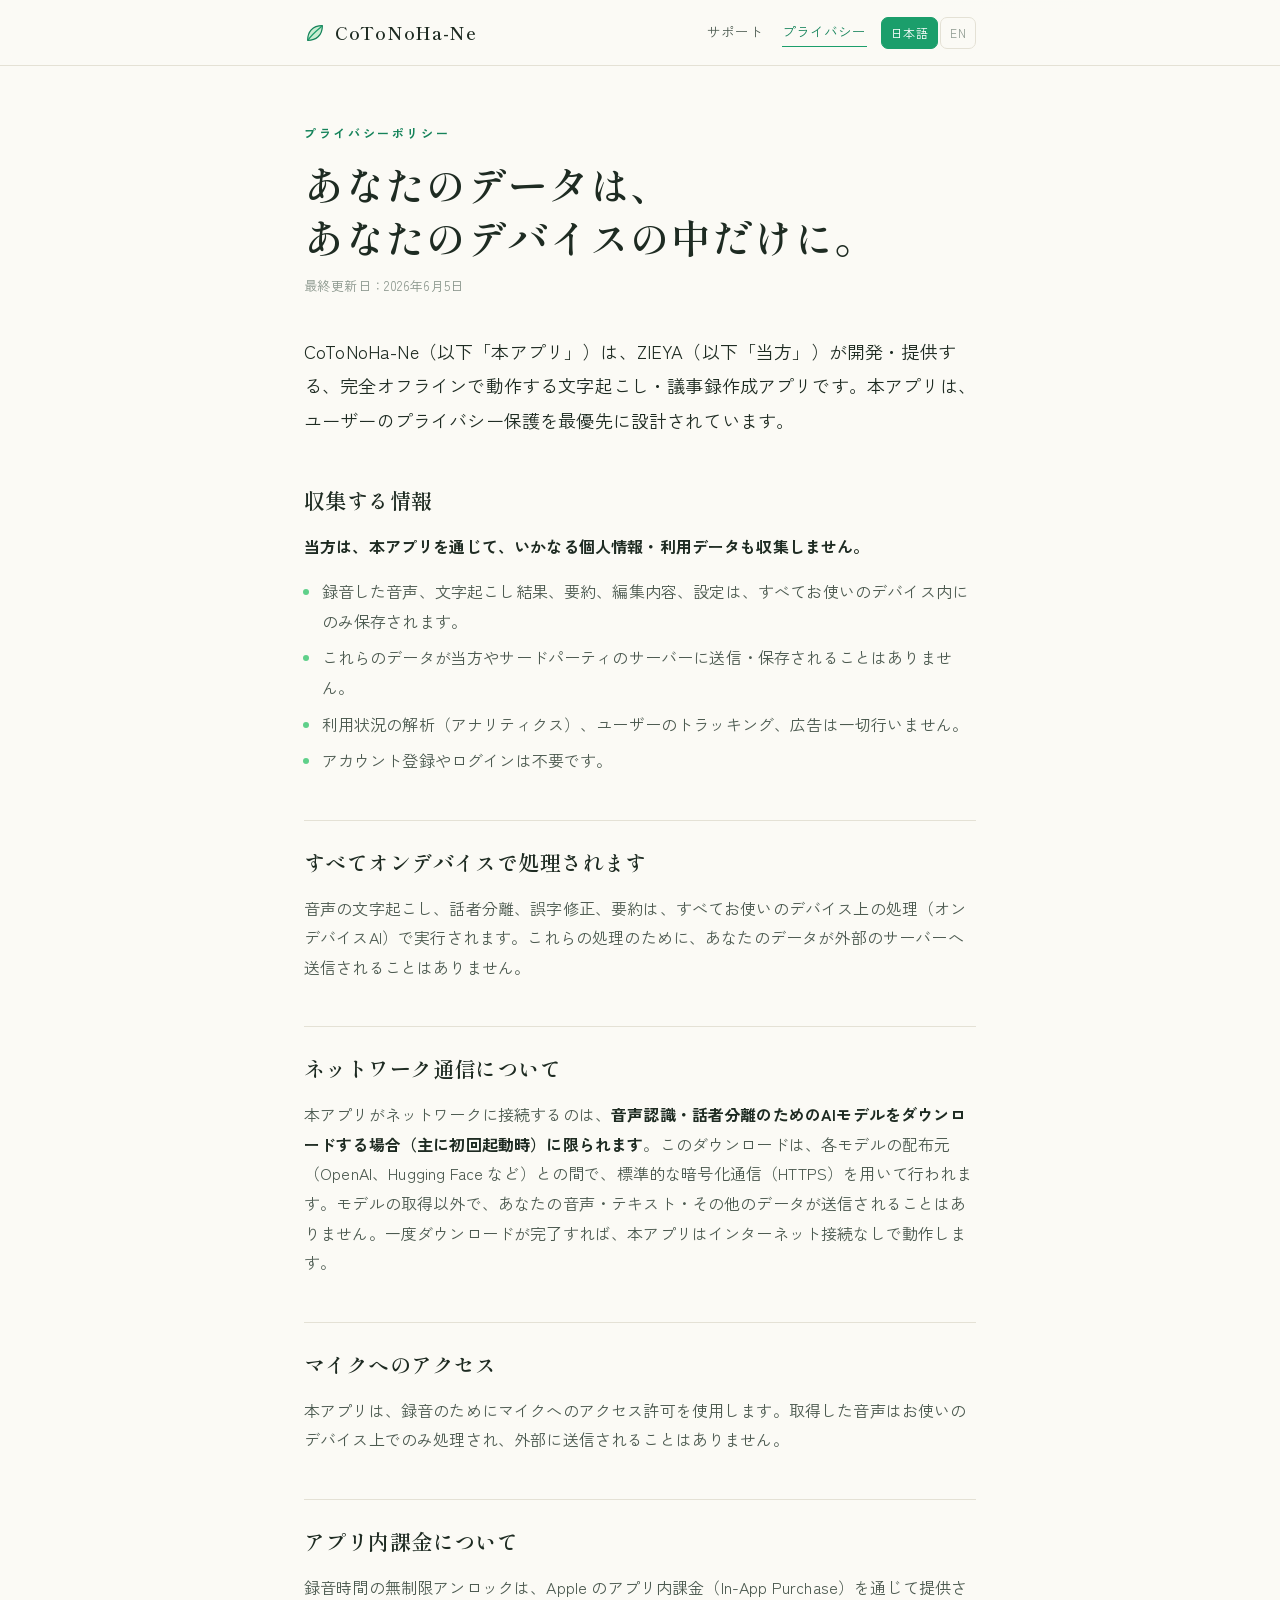
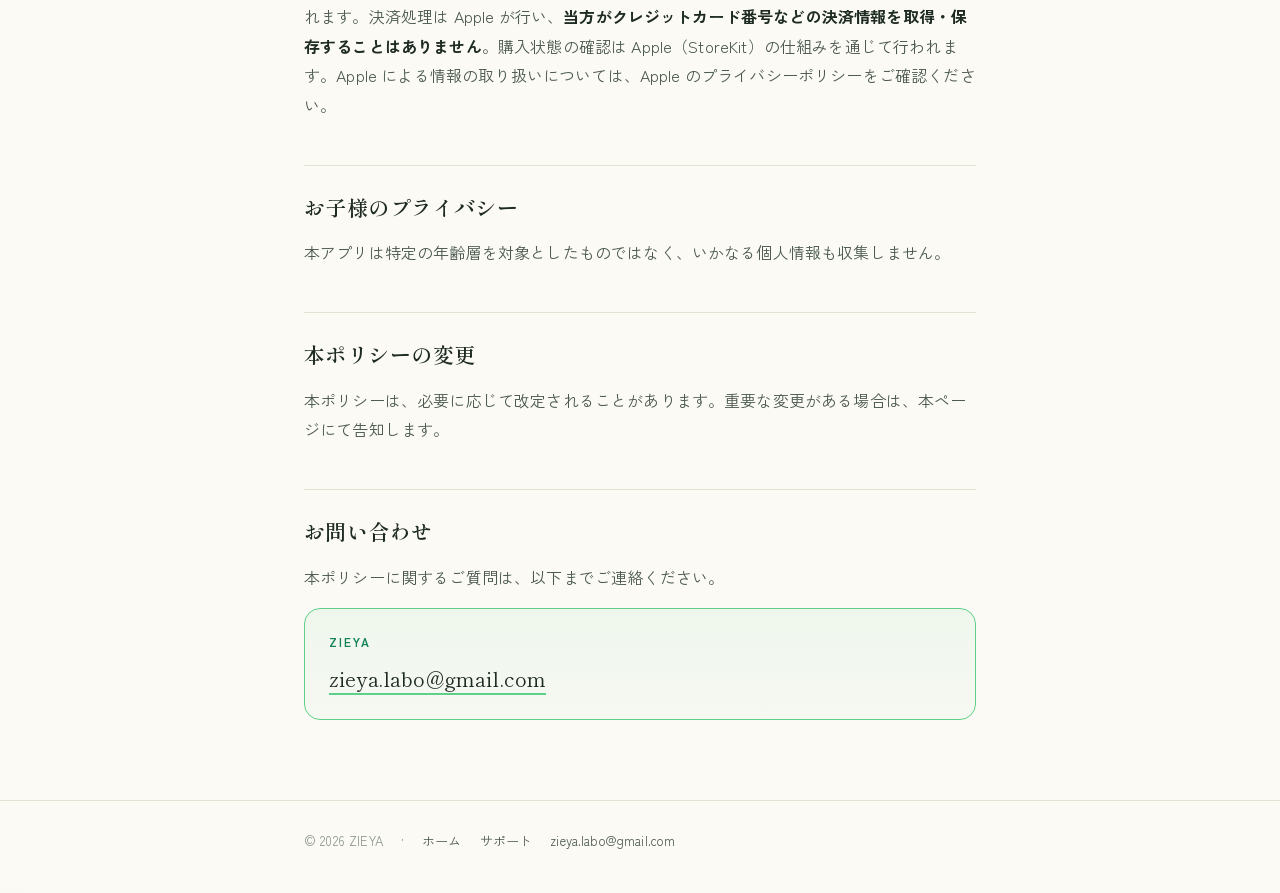
==== privacy.html @ 5cd6e12e "Add files via upload" ====
<!DOCTYPE html>
<html lang="ja" data-lang="ja">
<head>
<meta charset="UTF-8">
<meta name="viewport" content="width=device-width, initial-scale=1.0">
<title>プライバシーポリシー · CoToNoHa-Ne</title>
<meta name="description" content="CoToNoHa-Ne のプライバシーポリシー。データを一切収集しない完全オフライン設計です。">
<link rel="preconnect" href="https://fonts.googleapis.com">
<link rel="preconnect" href="https://fonts.gstatic.com" crossorigin>
<link href="https://fonts.googleapis.com/css2?family=Shippori+Mincho:wght@500;600;700&family=Zen+Kaku+Gothic+New:wght@400;500;700&display=swap" rel="stylesheet">
<link rel="stylesheet" href="style.css">
</head>
<body>

<header class="site">
  <div class="bar">
    <a class="brand" href="index.html">
      <svg class="leaf" viewBox="0 0 24 24" fill="none" xmlns="http://www.w3.org/2000/svg" aria-hidden="true">
        <path d="M20 4C9 4 4 11 4 20c9 0 16-5 16-16Z" fill="#5FD08A" opacity="0.32"/>
        <path d="M20 4C9 4 4 11 4 20c9 0 16-5 16-16Z" stroke="#15835A" stroke-width="1.4" stroke-linejoin="round"/>
        <path d="M19 5C13 10 8 14 5 19" stroke="#1B9E6B" stroke-width="1.4" stroke-linecap="round"/>
      </svg>
      <span class="nm">CoToNoHa-Ne</span>
    </a>
    <span class="spacer"></span>
    <nav class="links">
      <a href="support.html"><span class="ja">サポート</span><span class="en">Support</span></a>
      <a href="privacy.html" class="current"><span class="ja">プライバシー</span><span class="en">Privacy</span></a>
    </nav>
    <div class="lang-toggle">
      <button data-lang-btn="ja" onclick="setLang('ja')">日本語</button>
      <button data-lang-btn="en" onclick="setLang('en')">EN</button>
    </div>
  </div>
</header>

<main>
  <div class="wrap">

    <!-- ===================== 日本語 ===================== -->
    <div class="ja">
      <p class="eyebrow">プライバシーポリシー</p>
      <h1>あなたのデータは、<br>あなたのデバイスの中だけに。</h1>
      <p class="updated">最終更新日：2026年6月5日</p>

      <p class="lead">CoToNoHa-Ne（以下「本アプリ」）は、ZIEYA（以下「当方」）が開発・提供する、完全オフラインで動作する文字起こし・議事録作成アプリです。本アプリは、ユーザーのプライバシー保護を最優先に設計されています。</p>

      <h2>収集する情報</h2>
      <p><strong>当方は、本アプリを通じて、いかなる個人情報・利用データも収集しません。</strong></p>
      <ul>
        <li>録音した音声、文字起こし結果、要約、編集内容、設定は、すべてお使いのデバイス内にのみ保存されます。</li>
        <li>これらのデータが当方やサードパーティのサーバーに送信・保存されることはありません。</li>
        <li>利用状況の解析（アナリティクス）、ユーザーのトラッキング、広告は一切行いません。</li>
        <li>アカウント登録やログインは不要です。</li>
      </ul>

      <h2>すべてオンデバイスで処理されます</h2>
      <p>音声の文字起こし、話者分離、誤字修正、要約は、すべてお使いのデバイス上の処理（オンデバイスAI）で実行されます。これらの処理のために、あなたのデータが外部のサーバーへ送信されることはありません。</p>

      <h2>ネットワーク通信について</h2>
      <p>本アプリがネットワークに接続するのは、<strong>音声認識・話者分離のためのAIモデルをダウンロードする場合（主に初回起動時）に限られます</strong>。このダウンロードは、各モデルの配布元（OpenAI、Hugging Face など）との間で、標準的な暗号化通信（HTTPS）を用いて行われます。モデルの取得以外で、あなたの音声・テキスト・その他のデータが送信されることはありません。一度ダウンロードが完了すれば、本アプリはインターネット接続なしで動作します。</p>

      <h2>マイクへのアクセス</h2>
      <p>本アプリは、録音のためにマイクへのアクセス許可を使用します。取得した音声はお使いのデバイス上でのみ処理され、外部に送信されることはありません。</p>

      <h2>アプリ内課金について</h2>
      <p>録音時間の無制限アンロックは、Apple のアプリ内課金（In-App Purchase）を通じて提供されます。決済処理は Apple が行い、<strong>当方がクレジットカード番号などの決済情報を取得・保存することはありません</strong>。購入状態の確認は Apple（StoreKit）の仕組みを通じて行われます。Apple による情報の取り扱いについては、Apple のプライバシーポリシーをご確認ください。</p>

      <h2>お子様のプライバシー</h2>
      <p>本アプリは特定の年齢層を対象としたものではなく、いかなる個人情報も収集しません。</p>

      <h2>本ポリシーの変更</h2>
      <p>本ポリシーは、必要に応じて改定されることがあります。重要な変更がある場合は、本ページにて告知します。</p>

      <h2>お問い合わせ</h2>
      <p>本ポリシーに関するご質問は、以下までご連絡ください。</p>
      <div class="contact">
        <p class="label">ZIEYA</p>
        <a class="mail" href="mailto:zieya.labo@gmail.com">zieya.labo@gmail.com</a>
      </div>
    </div>

    <!-- ===================== English ===================== -->
    <div class="en">
      <p class="eyebrow">Privacy Policy</p>
      <h1>Your data stays<br>on your device.</h1>
      <p class="updated">Last updated: June 5, 2026</p>

      <p class="lead">CoToNoHa-Ne (the “App”) is a fully offline transcription and meeting-notes app developed and provided by ZIEYA (“we”). The App is designed with your privacy as the top priority.</p>

      <h2>Information We Collect</h2>
      <p><strong>We do not collect any personal information or usage data through the App.</strong></p>
      <ul>
        <li>Your recordings, transcripts, summaries, edits, and settings are stored only on your device.</li>
        <li>This data is never transmitted to or stored on our servers or any third-party servers.</li>
        <li>We do not use any analytics, user tracking, or advertising.</li>
        <li>No account or sign-in is required.</li>
      </ul>

      <h2>Everything Is Processed On-Device</h2>
      <p>Transcription, speaker separation, text correction, and summarization are all performed on your device (on-device AI). Your data is never sent to an external server for this processing.</p>

      <h2>Network Communication</h2>
      <p>The App connects to the network <strong>only to download the AI models used for speech recognition and speaker separation (primarily on first launch)</strong>. These downloads use standard encrypted connections (HTTPS) with the model providers (such as OpenAI and Hugging Face). Apart from retrieving these models, none of your audio, text, or other data is transmitted. Once the download is complete, the App works without any internet connection.</p>

      <h2>Microphone Access</h2>
      <p>The App uses microphone access to make recordings. Captured audio is processed only on your device and is never transmitted externally.</p>

      <h2>In-App Purchases</h2>
      <p>Unlimited recording time is offered through Apple’s In-App Purchase. Payments are processed by Apple, and <strong>we never receive or store your payment information, such as credit card numbers</strong>. Purchase status is verified through Apple’s StoreKit. Please refer to Apple’s privacy policy for how Apple handles your information.</p>

      <h2>Children’s Privacy</h2>
      <p>The App is not directed at any specific age group and does not collect any personal information.</p>

      <h2>Changes to This Policy</h2>
      <p>We may update this policy as needed. If we make significant changes, we will announce them on this page.</p>

      <h2>Contact</h2>
      <p>If you have any questions about this policy, please contact us.</p>
      <div class="contact">
        <p class="label">ZIEYA</p>
        <a class="mail" href="mailto:zieya.labo@gmail.com">zieya.labo@gmail.com</a>
      </div>
    </div>

  </div>
</main>

<footer class="site">
  <div class="wrap">
    <span>© 2026 ZIEYA</span>
    <span>·</span>
    <a href="index.html"><span class="ja">ホーム</span><span class="en">Home</span></a>
    <a href="support.html"><span class="ja">サポート</span><span class="en">Support</span></a>
    <a href="mailto:zieya.labo@gmail.com">zieya.labo@gmail.com</a>
  </div>
</footer>

<script src="lang.js"></script>
</body>
</html>
---- style.css ----
/* ============================================================
   CoToNoHa-Ne — site styles
   落ち着いた和の editorial / 緑（葉）テーマ
   ============================================================ */

:root {
  --paper:      #FBFAF5;
  --paper-2:    #F4F2E9;
  --ink:        #1E2B22;
  --ink-soft:   #4C5A50;
  --ink-faint:  #8A968C;
  --green:      #1B9E6B;
  --green-deep: #15835A;
  --green-leaf: #5FD08A;
  --line:       #E4E1D5;
  --maxw:       720px;
}

* { box-sizing: border-box; }

html { -webkit-text-size-adjust: 100%; }

body {
  margin: 0;
  background:
    radial-gradient(1200px 500px at 80% -10%, rgba(95,208,138,.10), transparent 60%),
    radial-gradient(900px 500px at -10% 110%, rgba(27,158,107,.07), transparent 55%),
    var(--paper);
  color: var(--ink);
  font-family: "Zen Kaku Gothic New", -apple-system, BlinkMacSystemFont, "Hiragino Sans", "Noto Sans JP", sans-serif;
  font-size: 16px;
  line-height: 1.85;
  letter-spacing: .01em;
  min-height: 100vh;
  -webkit-font-smoothing: antialiased;
}

/* 言語切り替え */
[data-lang="ja"] .en { display: none; }
[data-lang="en"] .ja { display: none; }

.wrap {
  max-width: var(--maxw);
  margin: 0 auto;
  padding: 0 24px;
}

/* ---------- ヘッダー ---------- */
header.site {
  border-bottom: 1px solid var(--line);
  background: rgba(251,250,245,.72);
  backdrop-filter: saturate(140%) blur(8px);
  position: sticky;
  top: 0;
  z-index: 10;
}
.bar {
  max-width: var(--maxw);
  margin: 0 auto;
  padding: 16px 24px;
  display: flex;
  align-items: center;
  gap: 14px;
}
.brand {
  display: flex;
  align-items: center;
  gap: 9px;
  text-decoration: none;
  color: var(--ink);
  font-weight: 600;
}
.brand .leaf { width: 22px; height: 22px; flex: 0 0 22px; }
.brand .nm {
  font-family: "Shippori Mincho", serif;
  font-size: 18px;
  letter-spacing: .04em;
}
.spacer { flex: 1; }
nav.links { display: flex; gap: 18px; align-items: center; }
nav.links a {
  color: var(--ink-soft);
  text-decoration: none;
  font-size: 13.5px;
  padding-bottom: 2px;
  border-bottom: 1.5px solid transparent;
  transition: color .18s, border-color .18s;
}
nav.links a:hover { color: var(--green-deep); border-color: var(--green-leaf); }
nav.links a.current { color: var(--green-deep); border-color: var(--green); }

.lang-toggle { display: flex; gap: 2px; }
.lang-toggle button {
  font: inherit;
  font-size: 12px;
  letter-spacing: .04em;
  padding: 4px 9px;
  border: 1px solid var(--line);
  background: transparent;
  color: var(--ink-faint);
  cursor: pointer;
  border-radius: 7px;
  transition: all .15s;
}
.lang-toggle button.active {
  background: var(--green);
  border-color: var(--green);
  color: #fff;
}

/* ---------- 本文 ---------- */
main { padding: 56px 0 40px; }

.eyebrow {
  font-size: 12px;
  letter-spacing: .22em;
  text-transform: uppercase;
  color: var(--green-deep);
  font-weight: 600;
  margin: 0 0 14px;
}

h1 {
  font-family: "Shippori Mincho", serif;
  font-weight: 600;
  font-size: clamp(28px, 5vw, 40px);
  line-height: 1.32;
  letter-spacing: .02em;
  margin: 0 0 10px;
}
h2 {
  font-family: "Shippori Mincho", serif;
  font-weight: 600;
  font-size: 21px;
  letter-spacing: .02em;
  margin: 44px 0 12px;
  padding-top: 22px;
  border-top: 1px solid var(--line);
}
h2:first-of-type { border-top: 0; padding-top: 0; }

.updated {
  color: var(--ink-faint);
  font-size: 13px;
  letter-spacing: .03em;
  margin: 0 0 36px;
}

p { margin: 0 0 16px; color: var(--ink-soft); }
strong { color: var(--ink); font-weight: 600; }

ul { margin: 0 0 16px; padding-left: 1.1em; color: var(--ink-soft); }
li { margin-bottom: 7px; }
li::marker { color: var(--green-leaf); }

a.inline { color: var(--green-deep); text-decoration: none; border-bottom: 1px solid var(--green-leaf); }
a.inline:hover { background: rgba(95,208,138,.14); }

/* リード文 */
.lead {
  font-size: 18px;
  line-height: 1.9;
  color: var(--ink);
}

/* FAQ / カード */
.faq { margin: 8px 0 0; }
.qa {
  border: 1px solid var(--line);
  background: rgba(255,255,255,.55);
  border-radius: 14px;
  padding: 18px 20px;
  margin-bottom: 12px;
}
.qa .q {
  font-weight: 600;
  color: var(--ink);
  margin: 0 0 6px;
  display: flex;
  gap: 9px;
}
.qa .q::before {
  content: "Q";
  font-family: "Shippori Mincho", serif;
  color: var(--green);
  font-weight: 700;
}
.qa .a { margin: 0; color: var(--ink-soft); }

/* 連絡先ボックス */
.contact {
  margin-top: 14px;
  border: 1px solid var(--green-leaf);
  background: linear-gradient(180deg, rgba(95,208,138,.08), rgba(95,208,138,.03));
  border-radius: 16px;
  padding: 22px 24px;
}
.contact .label {
  font-size: 12px;
  letter-spacing: .16em;
  text-transform: uppercase;
  color: var(--green-deep);
  font-weight: 600;
  margin: 0 0 6px;
}
.contact a.mail {
  font-family: "Shippori Mincho", serif;
  font-size: 20px;
  color: var(--ink);
  text-decoration: none;
  border-bottom: 2px solid var(--green-leaf);
}
.contact a.mail:hover { color: var(--green-deep); }

/* ホームの大きなナビ */
.tiles { display: grid; gap: 16px; margin-top: 28px; }
@media (min-width: 560px){ .tiles { grid-template-columns: 1fr 1fr; } }
.tile {
  display: block;
  text-decoration: none;
  color: var(--ink);
  border: 1px solid var(--line);
  background: rgba(255,255,255,.6);
  border-radius: 16px;
  padding: 22px 22px 20px;
  transition: transform .18s, border-color .18s, box-shadow .18s;
}
.tile:hover {
  transform: translateY(-3px);
  border-color: var(--green-leaf);
  box-shadow: 0 10px 30px rgba(21,131,90,.10);
}
.tile .t {
  font-family: "Shippori Mincho", serif;
  font-size: 18px;
  margin: 0 0 6px;
}
.tile .d { font-size: 13.5px; color: var(--ink-soft); margin: 0; }
.tile .arrow { color: var(--green); margin-top: 12px; font-size: 14px; }

/* ---------- フッター ---------- */
footer.site {
  border-top: 1px solid var(--line);
  margin-top: 40px;
  padding: 28px 0 40px;
}
footer.site .wrap {
  display: flex;
  flex-wrap: wrap;
  gap: 8px 18px;
  align-items: center;
  color: var(--ink-faint);
  font-size: 13px;
}
footer.site a { color: var(--ink-soft); text-decoration: none; }
footer.site a:hover { color: var(--green-deep); }

/* 登場アニメ（控えめ） */
.fade { opacity: 0; transform: translateY(8px); animation: rise .7s ease forwards; }
.fade.d1 { animation-delay: .05s; }
.fade.d2 { animation-delay: .12s; }
.fade.d3 { animation-delay: .19s; }
@keyframes rise { to { opacity: 1; transform: none; } }
@media (prefers-reduced-motion: reduce){ .fade { animation: none; opacity: 1; transform: none; } }
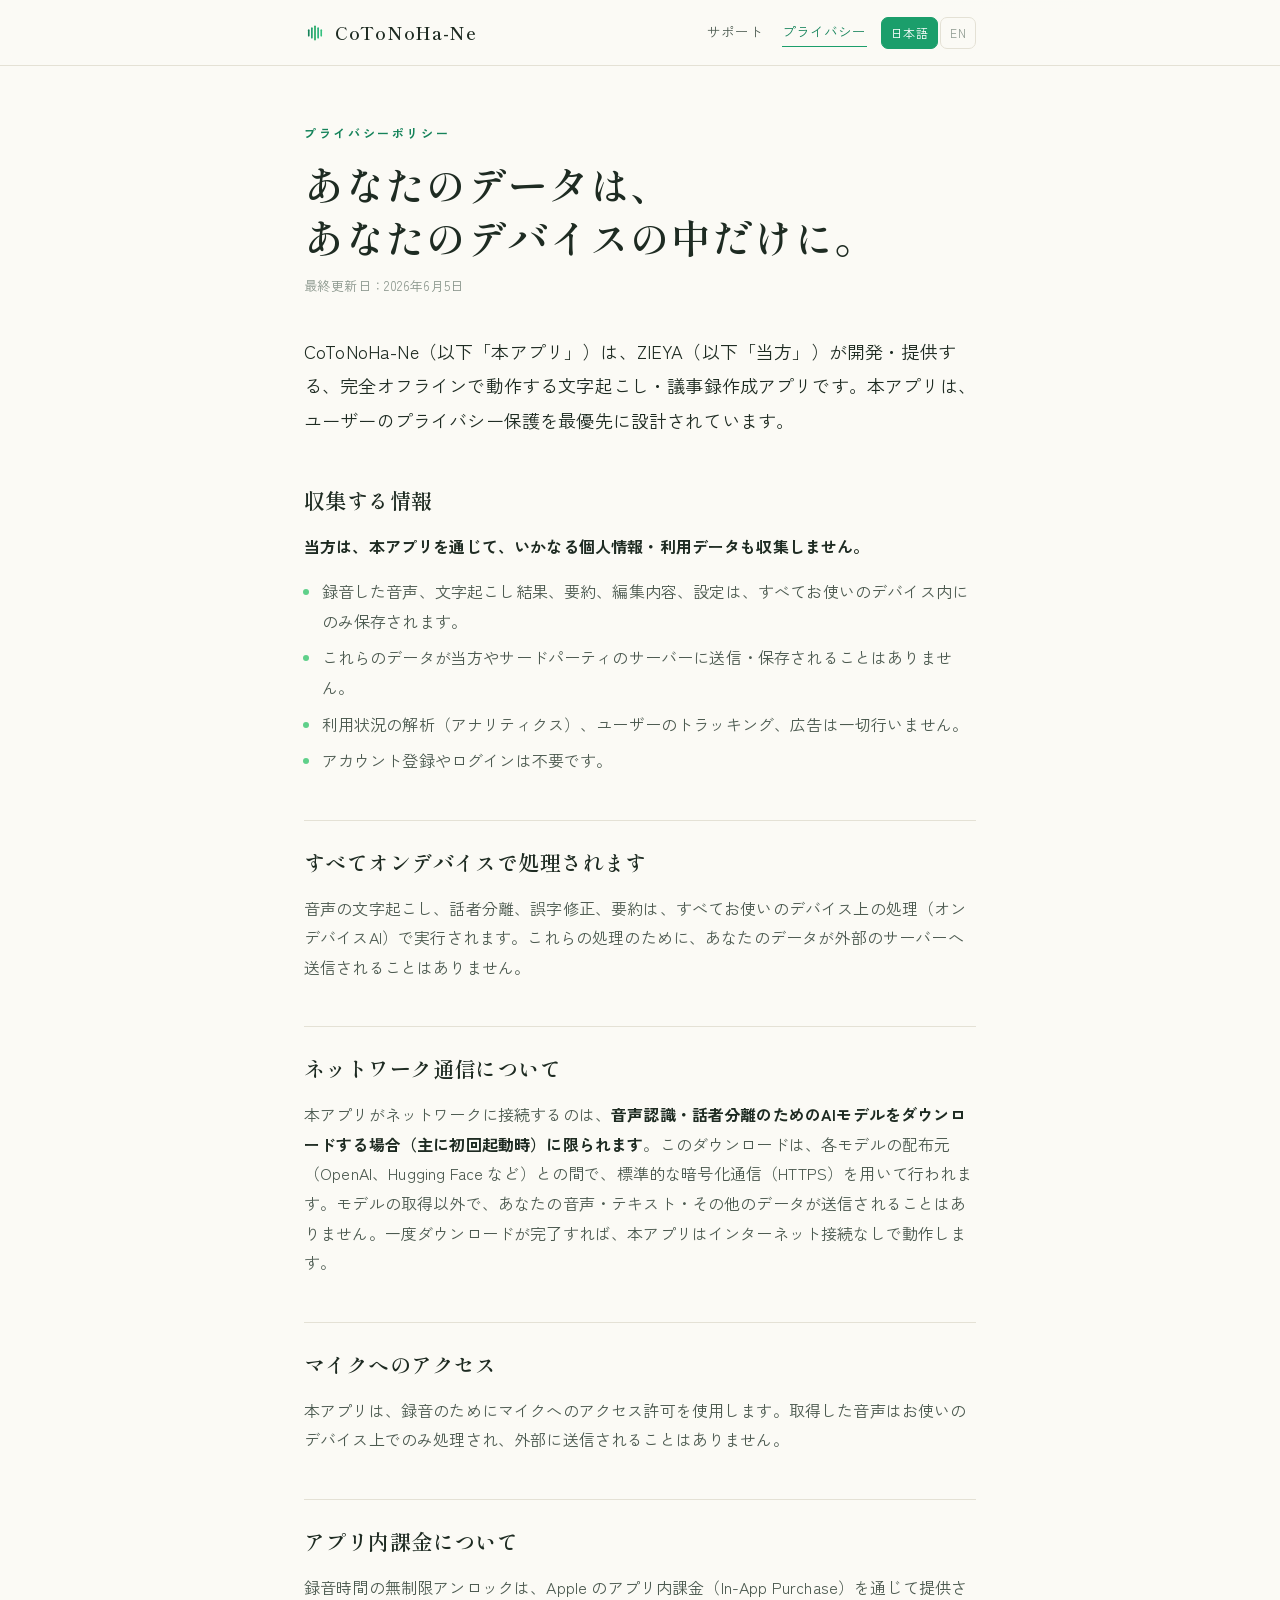
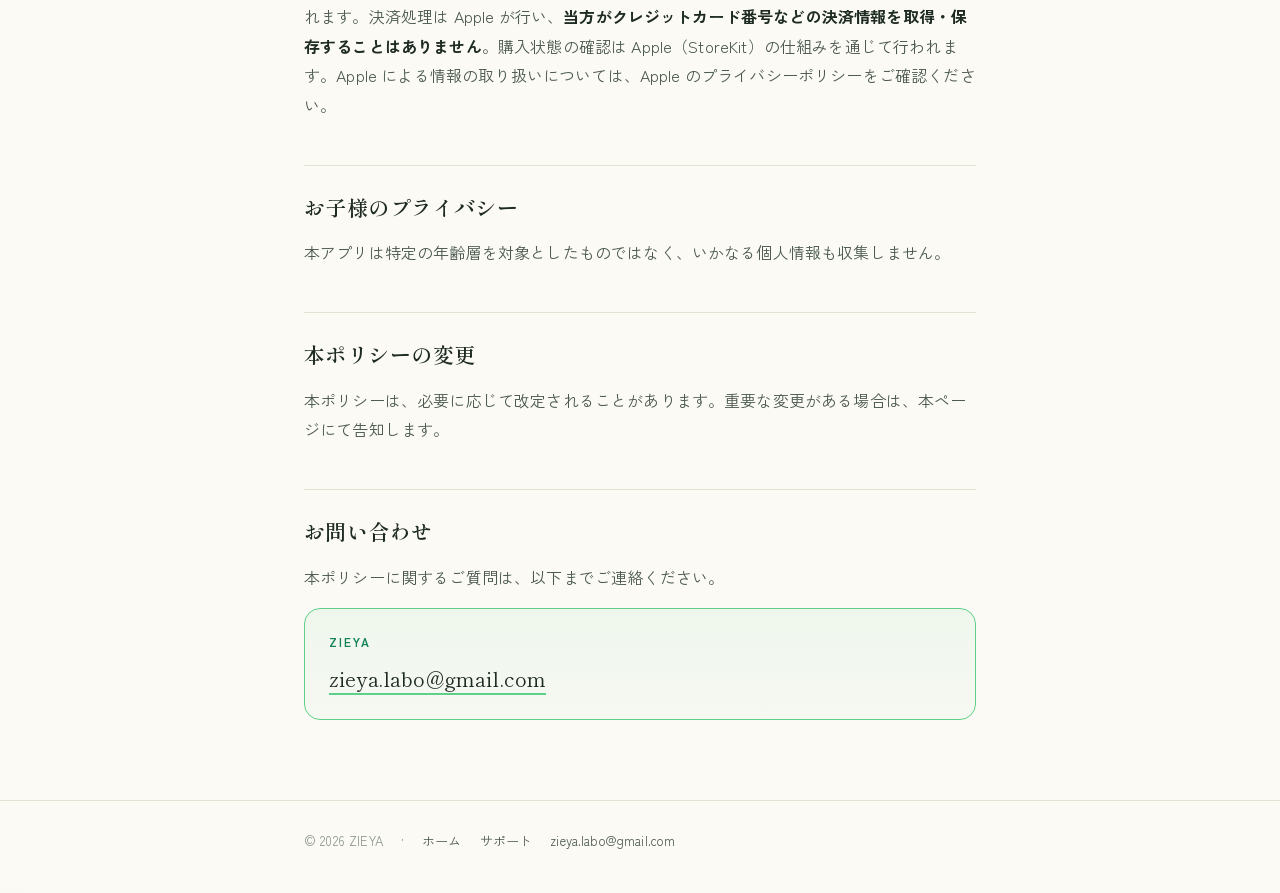
==== commit e43b30d7: "ヘッダーのロゴを波形マークに変更" ====
--- a/privacy.html
+++ b/privacy.html
@@ -15,10 +15,12 @@
 <header class="site">
   <div class="bar">
     <a class="brand" href="index.html">
-      <svg class="leaf" viewBox="0 0 24 24" fill="none" xmlns="http://www.w3.org/2000/svg" aria-hidden="true">
-        <path d="M20 4C9 4 4 11 4 20c9 0 16-5 16-16Z" fill="#5FD08A" opacity="0.32"/>
-        <path d="M20 4C9 4 4 11 4 20c9 0 16-5 16-16Z" stroke="#15835A" stroke-width="1.4" stroke-linejoin="round"/>
-        <path d="M19 5C13 10 8 14 5 19" stroke="#1B9E6B" stroke-width="1.4" stroke-linecap="round"/>
+      <svg class="leaf" viewBox="0 0 120 120" fill="none" xmlns="http://www.w3.org/2000/svg" aria-hidden="true">
+        <rect x="21.5" y="40" width="9" height="40" rx="4.5" fill="#15835A"/>
+        <rect x="38.5" y="29" width="9" height="62" rx="4.5" fill="#1B9E6B"/>
+        <rect x="55.5" y="19" width="9" height="82" rx="4.5" fill="#1FA85F"/>
+        <rect x="72.5" y="29" width="9" height="62" rx="4.5" fill="#22B07A"/>
+        <rect x="89.5" y="40" width="9" height="40" rx="4.5" fill="#34C07F"/>
       </svg>
       <span class="nm">CoToNoHa-Ne</span>
     </a>
